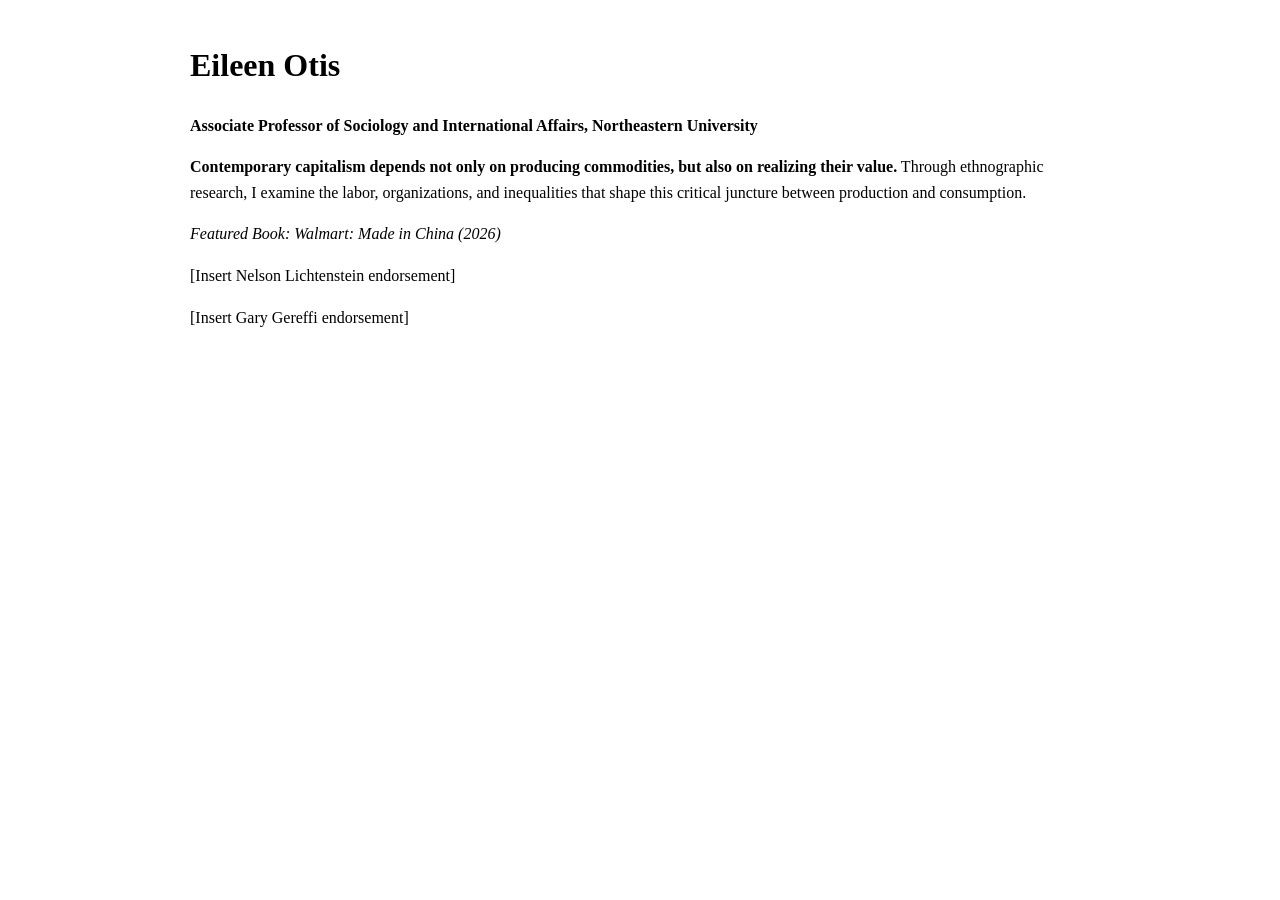
==== index.html @ 0c961aae "Add files via upload" ====
<!DOCTYPE html><html><head><meta charset='utf-8'><title>Eileen Otis</title></head>
<body style="font-family:Georgia,serif;max-width:900px;margin:40px auto;line-height:1.6">
<h1>Eileen Otis</h1>
<p><strong>Associate Professor of Sociology and International Affairs, Northeastern University</strong></p>
<p><strong>Contemporary capitalism depends not only on producing commodities, but also on realizing their value.</strong>
Through ethnographic research, I examine the labor, organizations, and inequalities that shape this critical juncture between production and consumption.</p>
<p><em>Featured Book: Walmart: Made in China (2026)</em></p>
<p>[Insert Nelson Lichtenstein endorsement]</p>
<p>[Insert Gary Gereffi endorsement]</p>
</body></html>
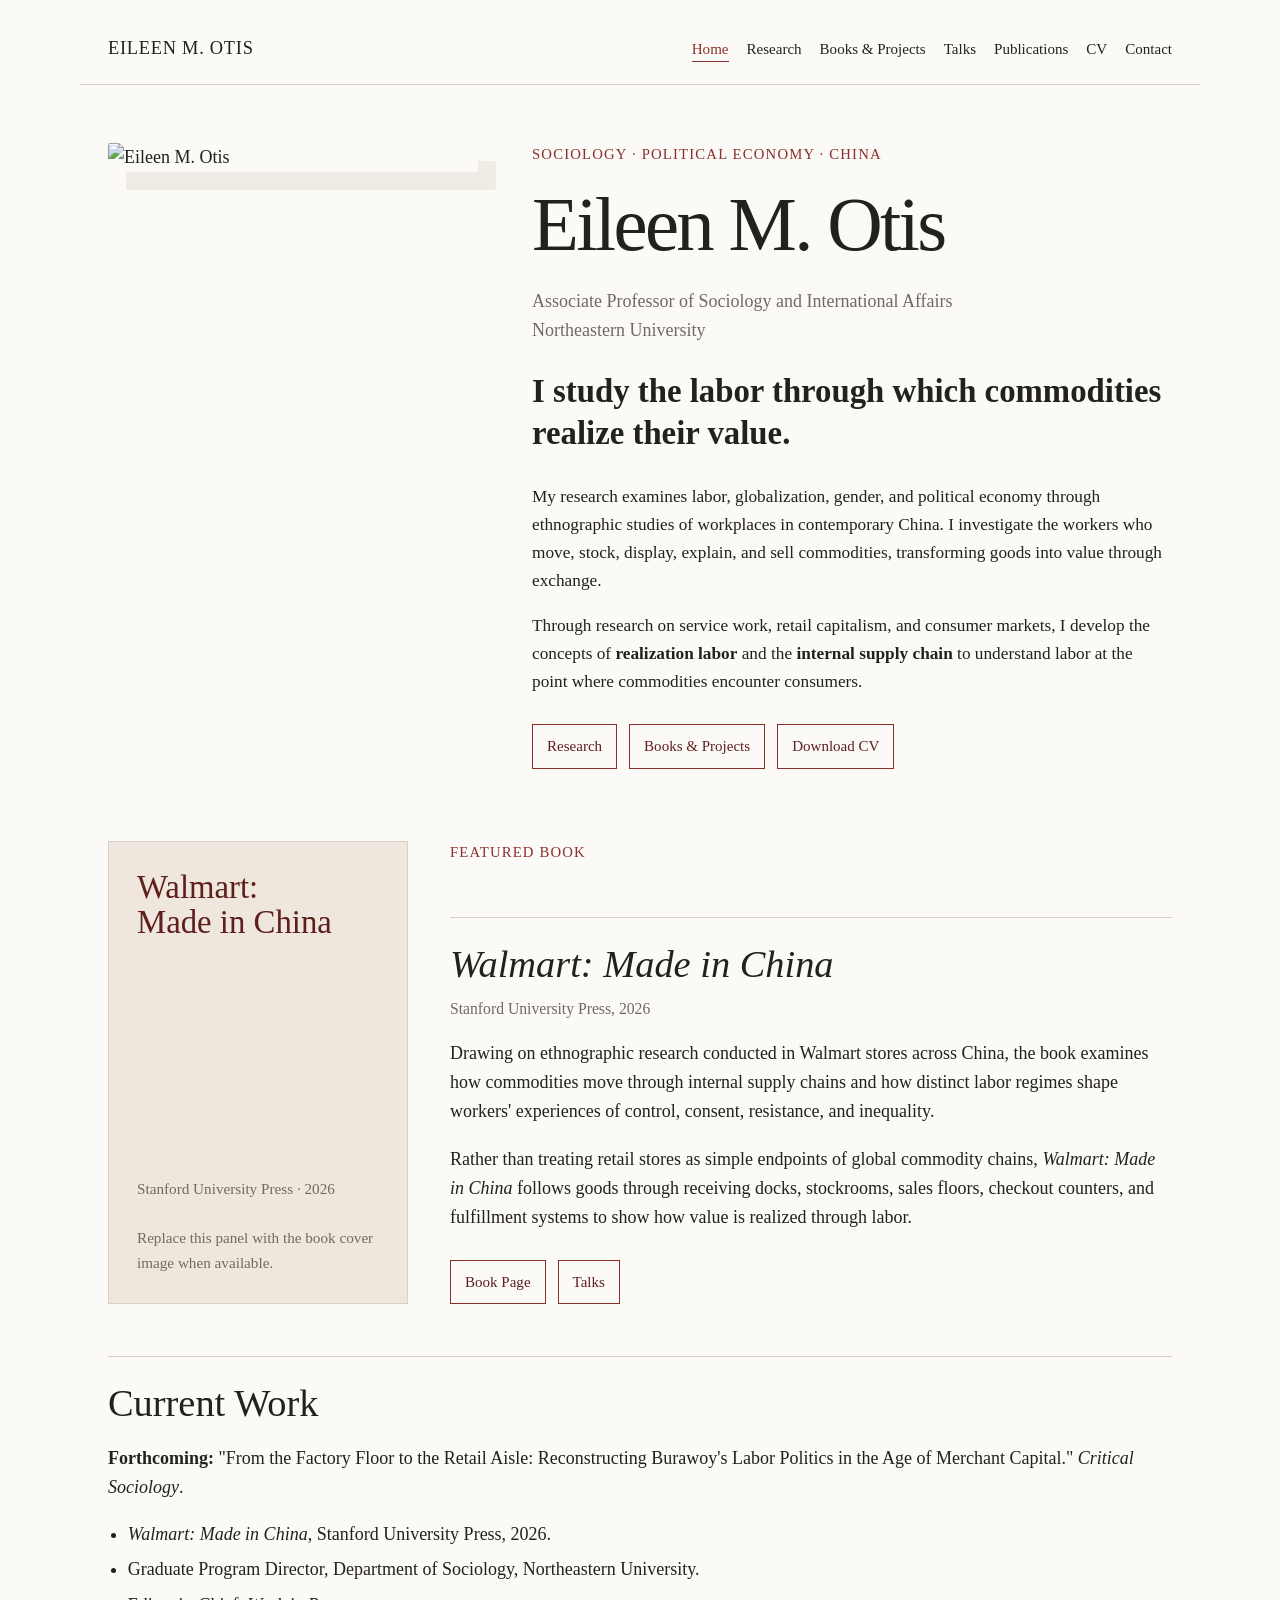
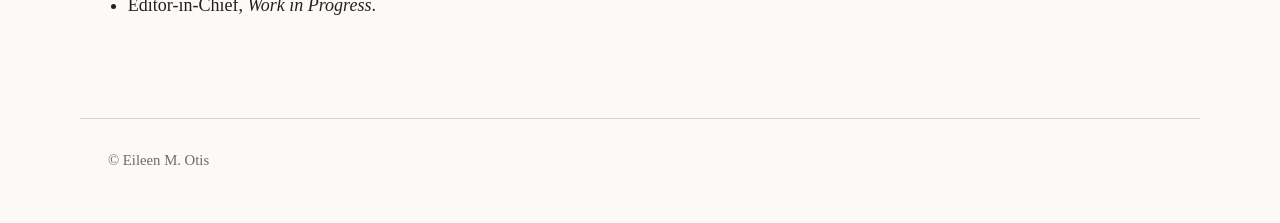
==== commit d23c87d2: "Add files via upload" ====
--- a/index.html
+++ b/index.html
@@ -1,11 +1,73 @@
+<!doctype html>
+<html lang="en">
+<head>
+  <meta charset="utf-8">
+  <meta name="viewport" content="width=device-width, initial-scale=1">
+  <title>Eileen M. Otis</title>
+  <meta name="description" content="Eileen M. Otis studies labor, globalization, gender, political economy, and retail capitalism in China.">
+  <link rel="stylesheet" href="styles.css">
+</head>
+<body>
+<header class="site-header">
+  <a class="site-title" href="index.html">Eileen M. Otis</a>
+  <nav class="nav" aria-label="Main navigation">
+    <a class="active" href="index.html">Home</a>
+    <a href="research.html">Research</a>
+    <a href="books.html">Books &amp; Projects</a>
+    <a href="talks.html">Talks</a>
+    <a href="publications.html">Publications</a>
+    <a href="cv.html">CV</a>
+    <a href="contact.html">Contact</a>
+  </nav>
+</header>
+<main>
+  <section class="hero">
+    <div>
+      <img class="headshot" src="assets/eileen-otis-headshot.png" alt="Eileen M. Otis">
+    </div>
+    <div>
+      <p class="kicker">Sociology · Political Economy · China</p>
+      <h1>Eileen M. Otis</h1>
+      <p class="affiliation">Associate Professor of Sociology and International Affairs<br>Northeastern University</p>
+      <p class="tagline"><strong>I study the labor through which commodities realize their value.</strong></p>
+      <p class="lead">My research examines labor, globalization, gender, and political economy through ethnographic studies of workplaces in contemporary China. I investigate the workers who move, stock, display, explain, and sell commodities, transforming goods into value through exchange.</p>
+      <p class="lead">Through research on service work, retail capitalism, and consumer markets, I develop the concepts of <strong>realization labor</strong> and the <strong>internal supply chain</strong> to understand labor at the point where commodities encounter consumers.</p>
+      <div class="button-row">
+        <a class="button" href="research.html">Research</a>
+        <a class="button" href="books.html">Books &amp; Projects</a>
+        <a class="button" href="OtisCV-2026.pdf">Download CV</a>
+      </div>
+    </div>
+  </section>
 
-<!DOCTYPE html><html><head><meta charset='utf-8'><title>Eileen Otis</title></head>
-<body style="font-family:Georgia,serif;max-width:900px;margin:40px auto;line-height:1.6">
-<h1>Eileen Otis</h1>
-<p><strong>Associate Professor of Sociology and International Affairs, Northeastern University</strong></p>
-<p><strong>Contemporary capitalism depends not only on producing commodities, but also on realizing their value.</strong>
-Through ethnographic research, I examine the labor, organizations, and inequalities that shape this critical juncture between production and consumption.</p>
-<p><em>Featured Book: Walmart: Made in China (2026)</em></p>
-<p>[Insert Nelson Lichtenstein endorsement]</p>
-<p>[Insert Gary Gereffi endorsement]</p>
-</body></html>
+  <section class="book-feature" aria-labelledby="featured-book">
+    <div class="cover-placeholder" aria-label="Book cover placeholder">
+      <div class="book-title">Walmart:<br>Made in China</div>
+      <div class="press">Stanford University Press · 2026<br><br>Replace this panel with the book cover image when available.</div>
+    </div>
+    <div>
+      <p class="kicker">Featured Book</p>
+      <h2 id="featured-book"><em>Walmart: Made in China</em></h2>
+      <p class="meta">Stanford University Press, 2026</p>
+      <p>Drawing on ethnographic research conducted in Walmart stores across China, the book examines how commodities move through internal supply chains and how distinct labor regimes shape workers' experiences of control, consent, resistance, and inequality.</p>
+      <p>Rather than treating retail stores as simple endpoints of global commodity chains, <em>Walmart: Made in China</em> follows goods through receiving docks, stockrooms, sales floors, checkout counters, and fulfillment systems to show how value is realized through labor.</p>
+      <div class="button-row">
+        <a class="button" href="books.html">Book Page</a>
+        <a class="button" href="talks.html">Talks</a>
+      </div>
+    </div>
+  </section>
+
+  <section>
+    <h2>Current Work</h2>
+    <p><strong>Forthcoming:</strong> "From the Factory Floor to the Retail Aisle: Reconstructing Burawoy's Labor Politics in the Age of Merchant Capital." <em>Critical Sociology</em>.</p>
+    <ul class="news-list">
+      <li><em>Walmart: Made in China</em>, Stanford University Press, 2026.</li>
+      <li>Graduate Program Director, Department of Sociology, Northeastern University.</li>
+      <li>Editor-in-Chief, <em>Work in Progress</em>.</li>
+    </ul>
+  </section>
+</main>
+<footer class="footer">© Eileen M. Otis</footer>
+</body>
+</html>
--- a/styles.css
+++ b/styles.css
@@ -0,0 +1,161 @@
+:root {
+  --paper: #fbfaf7;
+  --ink: #23211f;
+  --muted: #706a63;
+  --line: #d8d0c7;
+  --accent: #8a2f2b;
+  --accent-dark: #5f1f1c;
+  --soft: #f0ebe4;
+}
+
+* { box-sizing: border-box; }
+html { scroll-behavior: smooth; }
+body {
+  margin: 0;
+  background: var(--paper);
+  color: var(--ink);
+  font-family: Georgia, 'Times New Roman', serif;
+  font-size: 18px;
+  line-height: 1.62;
+}
+
+a { color: var(--accent); text-decoration-thickness: 1px; text-underline-offset: 0.18em; }
+a:hover { color: var(--accent-dark); }
+
+.site-header {
+  max-width: 1120px;
+  margin: 0 auto;
+  padding: 34px 28px 20px;
+  display: flex;
+  align-items: baseline;
+  justify-content: space-between;
+  gap: 26px;
+  border-bottom: 1px solid var(--line);
+}
+.site-title {
+  font-size: 1.15rem;
+  letter-spacing: .04em;
+  text-transform: uppercase;
+  color: var(--ink);
+  text-decoration: none;
+}
+.nav {
+  display: flex;
+  flex-wrap: wrap;
+  gap: 18px;
+  font-size: .94rem;
+}
+.nav a { color: var(--ink); text-decoration: none; border-bottom: 1px solid transparent; }
+.nav a:hover, .nav a.active { border-bottom-color: var(--accent); color: var(--accent); }
+
+main {
+  max-width: 1120px;
+  margin: 0 auto;
+  padding: 58px 28px 80px;
+}
+
+.hero {
+  display: grid;
+  grid-template-columns: minmax(260px, 370px) minmax(0, 1fr);
+  gap: 54px;
+  align-items: start;
+}
+.headshot {
+  width: 100%;
+  display: block;
+  border-radius: 2px;
+  filter: saturate(.93);
+  box-shadow: 18px 18px 0 var(--soft);
+}
+.kicker {
+  color: var(--accent);
+  font-size: .92rem;
+  letter-spacing: .08em;
+  text-transform: uppercase;
+  margin: 0 0 14px;
+}
+h1, h2, h3 {
+  line-height: 1.15;
+  font-weight: normal;
+  margin: 0 0 18px;
+}
+h1 { font-size: clamp(2.55rem, 6vw, 5.2rem); letter-spacing: -0.035em; }
+h2 { font-size: clamp(1.75rem, 3vw, 2.55rem); margin-top: 52px; padding-top: 24px; border-top: 1px solid var(--line); }
+h3 { font-size: 1.35rem; margin-top: 30px; }
+.tagline {
+  font-size: clamp(1.42rem, 2.6vw, 2.05rem);
+  line-height: 1.28;
+  margin: 26px 0 28px;
+}
+.affiliation { color: var(--muted); margin: 0 0 22px; }
+.lead { font-size: 1.08rem; max-width: 720px; }
+
+.button-row { display: flex; flex-wrap: wrap; gap: 12px; margin-top: 28px; }
+.button {
+  display: inline-block;
+  border: 1px solid var(--accent);
+  color: var(--accent-dark);
+  padding: 9px 14px;
+  text-decoration: none;
+  font-size: .94rem;
+}
+.button:hover { background: var(--accent); color: var(--paper); }
+
+.book-feature {
+  margin-top: 72px;
+  display: grid;
+  grid-template-columns: minmax(220px, 300px) minmax(0, 1fr);
+  gap: 42px;
+  align-items: stretch;
+}
+.cover-placeholder {
+  min-height: 410px;
+  padding: 28px;
+  border: 1px solid var(--line);
+  background: #efe7dd;
+  display: flex;
+  flex-direction: column;
+  justify-content: space-between;
+}
+.cover-placeholder .book-title { font-size: 2.05rem; line-height: 1.06; color: var(--accent-dark); }
+.cover-placeholder .press { color: var(--muted); font-size: .95rem; }
+.meta { color: var(--muted); font-size: .98rem; margin-top: -8px; }
+
+.grid-2 { display: grid; grid-template-columns: repeat(2, minmax(0, 1fr)); gap: 38px 52px; }
+.theme { border-top: 1px solid var(--line); padding-top: 18px; }
+.theme h3 { margin-top: 0; }
+
+.news-list, .plain-list { padding-left: 1.1em; }
+.news-list li, .plain-list li { margin: .35em 0; }
+.publication { margin: 0 0 22px; }
+.publication .year { color: var(--accent); }
+
+.page-title { max-width: 780px; }
+.page-title h1 { font-size: clamp(2.4rem, 5vw, 4.4rem); }
+.callout {
+  border-left: 3px solid var(--accent);
+  padding-left: 22px;
+  margin: 34px 0;
+  font-size: 1.15rem;
+}
+
+.talk { border-top: 1px solid var(--line); padding: 20px 0; }
+.talk h3 { margin: 0 0 4px; }
+.talk p { margin: 0; }
+
+.footer {
+  max-width: 1120px;
+  margin: 0 auto;
+  padding: 30px 28px 50px;
+  border-top: 1px solid var(--line);
+  color: var(--muted);
+  font-size: .92rem;
+}
+
+@media (max-width: 780px) {
+  .site-header { display: block; }
+  .nav { margin-top: 16px; gap: 12px 16px; }
+  .hero, .book-feature, .grid-2 { grid-template-columns: 1fr; }
+  .headshot { max-width: 360px; }
+  main { padding-top: 38px; }
+}
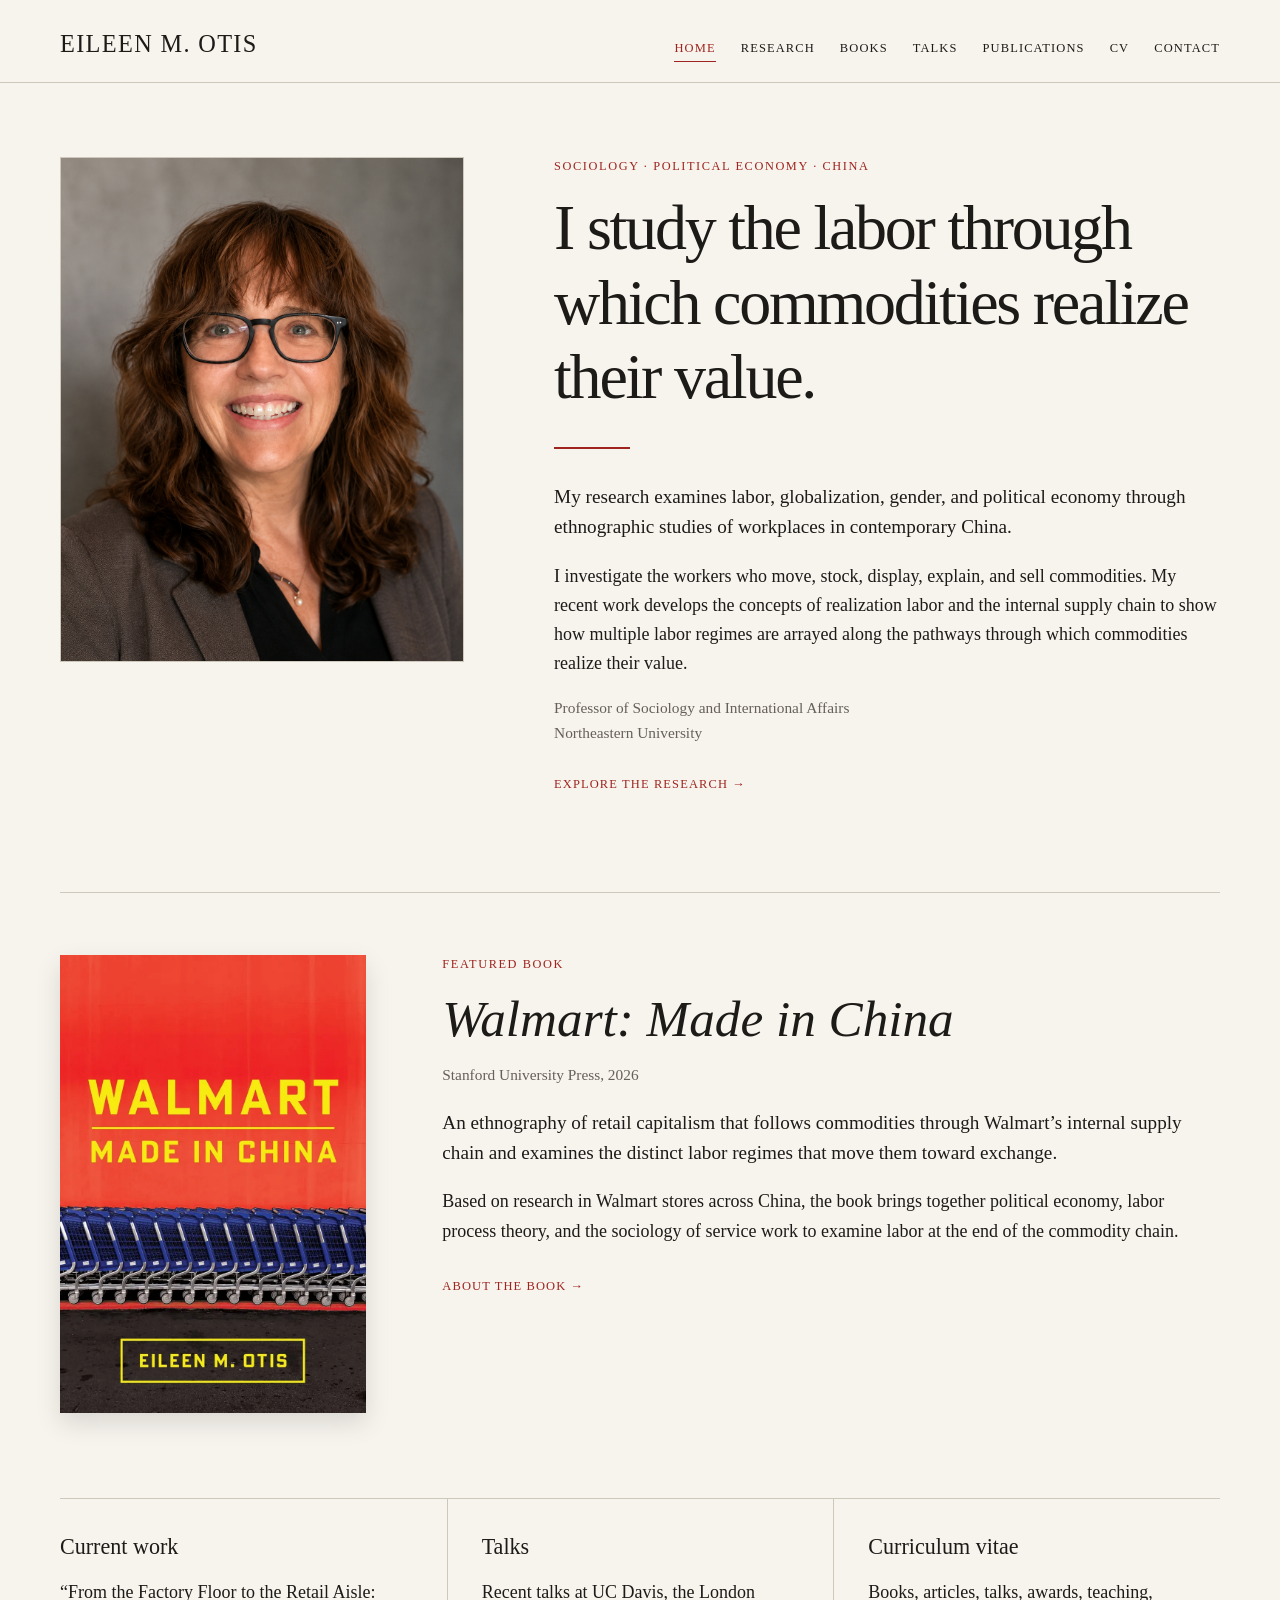
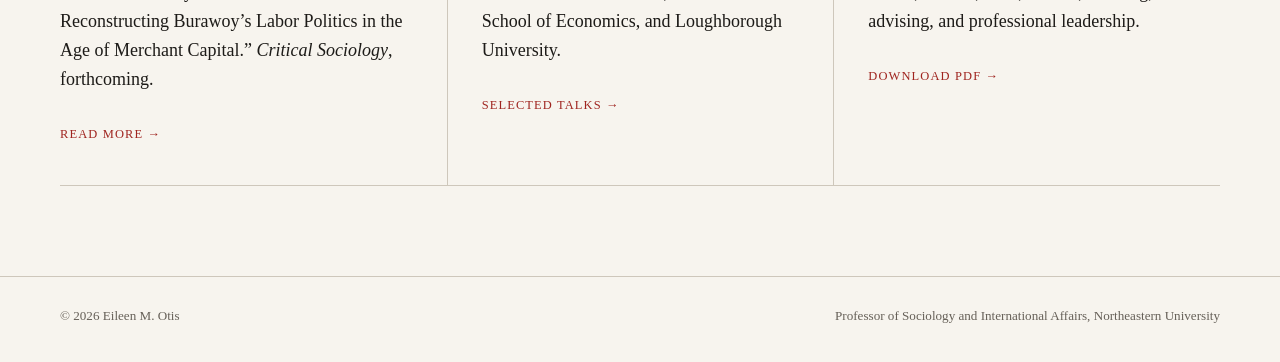
==== commit a4ce6f4c: "Add files via upload" ====
--- a/index.html
+++ b/index.html
@@ -3,71 +3,76 @@
 <head>
   <meta charset="utf-8">
   <meta name="viewport" content="width=device-width, initial-scale=1">
-  <title>Eileen M. Otis</title>
-  <meta name="description" content="Eileen M. Otis studies labor, globalization, gender, political economy, and retail capitalism in China.">
+  <meta name="description" content="Eileen M. Otis — sociology, labor, gender, globalization, China, and retail capitalism.">
+  <title>Home | Eileen M. Otis</title>
   <link rel="stylesheet" href="styles.css">
 </head>
 <body>
 <header class="site-header">
-  <a class="site-title" href="index.html">Eileen M. Otis</a>
-  <nav class="nav" aria-label="Main navigation">
-    <a class="active" href="index.html">Home</a>
-    <a href="research.html">Research</a>
-    <a href="books.html">Books &amp; Projects</a>
-    <a href="talks.html">Talks</a>
-    <a href="publications.html">Publications</a>
-    <a href="cv.html">CV</a>
-    <a href="contact.html">Contact</a>
-  </nav>
+  <div class="header-inner">
+    <a class="site-name" href="index.html">Eileen M. Otis</a>
+    <nav aria-label="Primary navigation">
+      <a href="index.html" aria-current="page">Home</a>
+<a href="research.html">Research</a>
+<a href="books.html">Books</a>
+<a href="talks.html">Talks</a>
+<a href="publications.html">Publications</a>
+<a href="cv.html">CV</a>
+<a href="contact.html">Contact</a>
+    </nav>
+  </div>
 </header>
 <main>
-  <section class="hero">
-    <div>
-      <img class="headshot" src="assets/eileen-otis-headshot.png" alt="Eileen M. Otis">
-    </div>
-    <div>
-      <p class="kicker">Sociology · Political Economy · China</p>
-      <h1>Eileen M. Otis</h1>
-      <p class="affiliation">Associate Professor of Sociology and International Affairs<br>Northeastern University</p>
-      <p class="tagline"><strong>I study the labor through which commodities realize their value.</strong></p>
-      <p class="lead">My research examines labor, globalization, gender, and political economy through ethnographic studies of workplaces in contemporary China. I investigate the workers who move, stock, display, explain, and sell commodities, transforming goods into value through exchange.</p>
-      <p class="lead">Through research on service work, retail capitalism, and consumer markets, I develop the concepts of <strong>realization labor</strong> and the <strong>internal supply chain</strong> to understand labor at the point where commodities encounter consumers.</p>
-      <div class="button-row">
-        <a class="button" href="research.html">Research</a>
-        <a class="button" href="books.html">Books &amp; Projects</a>
-        <a class="button" href="OtisCV-2026.pdf">Download CV</a>
-      </div>
-    </div>
-  </section>
 
-  <section class="book-feature" aria-labelledby="featured-book">
-    <div class="cover-placeholder" aria-label="Book cover placeholder">
-      <div class="book-title">Walmart:<br>Made in China</div>
-      <div class="press">Stanford University Press · 2026<br><br>Replace this panel with the book cover image when available.</div>
-    </div>
-    <div>
-      <p class="kicker">Featured Book</p>
-      <h2 id="featured-book"><em>Walmart: Made in China</em></h2>
-      <p class="meta">Stanford University Press, 2026</p>
-      <p>Drawing on ethnographic research conducted in Walmart stores across China, the book examines how commodities move through internal supply chains and how distinct labor regimes shape workers' experiences of control, consent, resistance, and inequality.</p>
-      <p>Rather than treating retail stores as simple endpoints of global commodity chains, <em>Walmart: Made in China</em> follows goods through receiving docks, stockrooms, sales floors, checkout counters, and fulfillment systems to show how value is realized through labor.</p>
-      <div class="button-row">
-        <a class="button" href="books.html">Book Page</a>
-        <a class="button" href="talks.html">Talks</a>
-      </div>
-    </div>
-  </section>
+<section class="hero">
+  <img class="headshot" src="./eileen-otis-headshot.png" alt="Eileen M. Otis">
+  <div>
+    <p class="eyebrow">Sociology · Political Economy · China</p>
+    <h1>I study the labor through which commodities realize their value.</h1>
+    <div class="intro-rule"></div>
+    <p class="lede">My research examines labor, globalization, gender, and political economy through ethnographic studies of workplaces in contemporary China.</p>
+    <p>I investigate the workers who move, stock, display, explain, and sell commodities. My recent work develops the concepts of realization labor and the internal supply chain to show how multiple labor regimes are arrayed along the pathways through which commodities realize their value.</p>
+    <p class="meta">Professor of Sociology and International Affairs<br>Northeastern University</p>
+    <a class="text-link" href="research.html">Explore the research</a>
+  </div>
+</section>
 
-  <section>
-    <h2>Current Work</h2>
-    <p><strong>Forthcoming:</strong> "From the Factory Floor to the Retail Aisle: Reconstructing Burawoy's Labor Politics in the Age of Merchant Capital." <em>Critical Sociology</em>.</p>
-    <ul class="news-list">
-      <li><em>Walmart: Made in China</em>, Stanford University Press, 2026.</li>
-      <li>Graduate Program Director, Department of Sociology, Northeastern University.</li>
-      <li>Editor-in-Chief, <em>Work in Progress</em>.</li>
-    </ul>
-  </section>
+<section class="feature">
+  <a href="books.html"><img class="book-cover" src="./walmart-made-in-china-cover.webp" alt="Cover of Walmart: Made in China"></a>
+  <div>
+    <p class="eyebrow">Featured book</p>
+    <h2 class="book-title">Walmart: Made in China</h2>
+    <p class="meta">Stanford University Press, 2026</p>
+    <p class="lede">An ethnography of retail capitalism that follows commodities through Walmart’s internal supply chain and examines the distinct labor regimes that move them toward exchange.</p>
+    <p>Based on research in Walmart stores across China, the book brings together political economy, labor process theory, and the sociology of service work to examine labor at the end of the commodity chain.</p>
+    <a class="text-link" href="books.html">About the book</a>
+  </div>
+</section>
+
+<section class="section-grid" aria-label="Site highlights">
+  <article>
+    <h2>Current work</h2>
+    <p>“From the Factory Floor to the Retail Aisle: Reconstructing Burawoy’s Labor Politics in the Age of Merchant Capital.” <em>Critical Sociology</em>, forthcoming.</p>
+    <a class="text-link" href="research.html">Read more</a>
+  </article>
+  <article>
+    <h2>Talks</h2>
+    <p>Recent talks at UC Davis, the London School of Economics, and Loughborough University.</p>
+    <a class="text-link" href="talks.html">Selected talks</a>
+  </article>
+  <article>
+    <h2>Curriculum vitae</h2>
+    <p>Books, articles, talks, awards, teaching, advising, and professional leadership.</p>
+    <a class="text-link" href="OtisCV-2026.pdf">Download PDF</a>
+  </article>
+</section>
+
 </main>
-<footer class="footer">© Eileen M. Otis</footer>
+<footer class="site-footer">
+  <div class="footer-inner">
+    <span>© 2026 Eileen M. Otis</span>
+    <span>Professor of Sociology and International Affairs, Northeastern University</span>
+  </div>
+</footer>
 </body>
 </html>
--- a/styles.css
+++ b/styles.css
@@ -1,161 +1,344 @@
+
 :root {
-  --paper: #fbfaf7;
-  --ink: #23211f;
-  --muted: #706a63;
-  --line: #d8d0c7;
-  --accent: #8a2f2b;
-  --accent-dark: #5f1f1c;
-  --soft: #f0ebe4;
+  --paper: #f7f4ee;
+  --ink: #1d1b18;
+  --muted: #666058;
+  --rule: #cec7bb;
+  --accent: #9f241f;
+  --max: 1160px;
 }
 
 * { box-sizing: border-box; }
+
 html { scroll-behavior: smooth; }
+
 body {
   margin: 0;
   background: var(--paper);
   color: var(--ink);
-  font-family: Georgia, 'Times New Roman', serif;
+  font-family: Georgia, "Times New Roman", serif;
   font-size: 18px;
   line-height: 1.62;
 }
 
-a { color: var(--accent); text-decoration-thickness: 1px; text-underline-offset: 0.18em; }
-a:hover { color: var(--accent-dark); }
+a {
+  color: var(--accent);
+  text-decoration-thickness: 1px;
+  text-underline-offset: 0.18em;
+}
+
+a:hover { text-decoration-thickness: 2px; }
+
+img { max-width: 100%; height: auto; display: block; }
 
 .site-header {
-  max-width: 1120px;
+  border-bottom: 1px solid var(--rule);
+  background: rgba(247,244,238,.96);
+}
+
+.header-inner,
+main,
+.footer-inner {
+  width: min(calc(100% - 40px), var(--max));
   margin: 0 auto;
-  padding: 34px 28px 20px;
+}
+
+.header-inner {
   display: flex;
   align-items: baseline;
   justify-content: space-between;
-  gap: 26px;
-  border-bottom: 1px solid var(--line);
-}
-.site-title {
-  font-size: 1.15rem;
-  letter-spacing: .04em;
-  text-transform: uppercase;
+  gap: 30px;
+  padding: 24px 0 19px;
+}
+
+.site-name {
   color: var(--ink);
   text-decoration: none;
-}
-.nav {
+  font-size: 1.52rem;
+  letter-spacing: .055em;
+  text-transform: uppercase;
+  white-space: nowrap;
+}
+
+nav {
   display: flex;
   flex-wrap: wrap;
-  gap: 18px;
-  font-size: .94rem;
-}
-.nav a { color: var(--ink); text-decoration: none; border-bottom: 1px solid transparent; }
-.nav a:hover, .nav a.active { border-bottom-color: var(--accent); color: var(--accent); }
-
-main {
-  max-width: 1120px;
-  margin: 0 auto;
-  padding: 58px 28px 80px;
-}
+  justify-content: flex-end;
+  gap: 12px 25px;
+  font-size: .78rem;
+  letter-spacing: .09em;
+  text-transform: uppercase;
+}
+
+nav a {
+  color: var(--ink);
+  text-decoration: none;
+  padding-bottom: 3px;
+  border-bottom: 1px solid transparent;
+}
+
+nav a:hover,
+nav a[aria-current="page"] {
+  color: var(--accent);
+  border-bottom-color: var(--accent);
+}
+
+main { padding: 74px 0 90px; }
 
 .hero {
   display: grid;
-  grid-template-columns: minmax(260px, 370px) minmax(0, 1fr);
-  gap: 54px;
+  grid-template-columns: minmax(250px, .82fr) minmax(360px, 1.35fr);
+  gap: clamp(45px, 7vw, 96px);
   align-items: start;
 }
+
 .headshot {
   width: 100%;
+  max-width: 420px;
+  border: 1px solid var(--rule);
+}
+
+.eyebrow {
+  margin: 0 0 14px;
+  color: var(--accent);
+  font-size: .77rem;
+  letter-spacing: .13em;
+  text-transform: uppercase;
+}
+
+h1, h2, h3 {
+  font-weight: normal;
+  line-height: 1.16;
+  margin-top: 0;
+}
+
+h1 {
+  margin-bottom: 28px;
+  font-size: clamp(2.45rem, 5vw, 4.45rem);
+  letter-spacing: -.035em;
+}
+
+h2 {
+  margin: 0 0 25px;
+  font-size: clamp(1.75rem, 3vw, 2.45rem);
+}
+
+h3 {
+  margin-bottom: 9px;
+  font-size: 1.28rem;
+}
+
+.lede {
+  max-width: 760px;
+  font-size: 1.2rem;
+  line-height: 1.58;
+}
+
+.intro-rule {
+  width: 76px;
+  height: 2px;
+  background: var(--accent);
+  margin: 33px 0;
+}
+
+.meta {
+  color: var(--muted);
+  font-size: .96rem;
+}
+
+.text-link {
+  display: inline-block;
+  margin-top: 12px;
+  font-size: .78rem;
+  letter-spacing: .09em;
+  text-transform: uppercase;
+  text-decoration: none;
+}
+
+.text-link::after { content: "  →"; }
+
+.feature {
+  display: grid;
+  grid-template-columns: minmax(210px, .55fr) minmax(350px, 1.4fr);
+  gap: clamp(38px, 6vw, 78px);
+  align-items: start;
+  margin-top: 95px;
+  padding-top: 62px;
+  border-top: 1px solid var(--rule);
+}
+
+.book-cover {
+  width: min(100%, 330px);
+  box-shadow: 0 10px 24px rgba(0,0,0,.12);
+}
+
+.book-title {
+  margin-bottom: 8px;
+  font-style: italic;
+  font-size: clamp(2rem, 4vw, 3.2rem);
+}
+
+.section-grid {
+  display: grid;
+  grid-template-columns: repeat(3, 1fr);
+  margin-top: 85px;
+  border-top: 1px solid var(--rule);
+  border-bottom: 1px solid var(--rule);
+}
+
+.section-grid article {
+  padding: 35px 34px 38px 0;
+}
+
+.section-grid article + article {
+  padding-left: 34px;
+  border-left: 1px solid var(--rule);
+}
+
+.section-grid h2 {
+  margin-bottom: 17px;
+  font-size: 1.38rem;
+}
+
+.page-header {
+  max-width: 900px;
+  margin-bottom: 63px;
+  padding-bottom: 38px;
+  border-bottom: 1px solid var(--rule);
+}
+
+.page-header h1 {
+  margin-bottom: 18px;
+  font-size: clamp(3rem, 7vw, 5.5rem);
+}
+
+.prose {
+  max-width: 810px;
+}
+
+.prose h2 {
+  margin-top: 59px;
+  padding-top: 20px;
+  border-top: 1px solid var(--rule);
+}
+
+.prose h3 { margin-top: 34px; }
+
+.citation {
+  margin: 17px 0;
+  padding-left: 24px;
+  border-left: 2px solid var(--accent);
+}
+
+.books-list {
+  display: grid;
+  gap: 92px;
+}
+
+.book-entry {
+  display: grid;
+  grid-template-columns: minmax(205px, 310px) minmax(350px, 1fr);
+  gap: clamp(38px, 7vw, 88px);
+  align-items: start;
+}
+
+.book-entry + .book-entry {
+  padding-top: 72px;
+  border-top: 1px solid var(--rule);
+}
+
+.placeholder-cover {
+  aspect-ratio: 2 / 3;
+  display: flex;
+  align-items: center;
+  justify-content: center;
+  padding: 30px;
+  border: 1px solid var(--rule);
+  background: #ece6db;
+  text-align: center;
+  font-style: italic;
+}
+
+.listing {
+  max-width: 900px;
+}
+
+.listing section {
+  margin: 54px 0;
+}
+
+.listing article {
+  margin: 27px 0;
+  padding-bottom: 25px;
+  border-bottom: 1px solid var(--rule);
+}
+
+.listing time {
   display: block;
-  border-radius: 2px;
-  filter: saturate(.93);
-  box-shadow: 18px 18px 0 var(--soft);
-}
-.kicker {
-  color: var(--accent);
-  font-size: .92rem;
-  letter-spacing: .08em;
-  text-transform: uppercase;
-  margin: 0 0 14px;
-}
-h1, h2, h3 {
-  line-height: 1.15;
-  font-weight: normal;
-  margin: 0 0 18px;
-}
-h1 { font-size: clamp(2.55rem, 6vw, 5.2rem); letter-spacing: -0.035em; }
-h2 { font-size: clamp(1.75rem, 3vw, 2.55rem); margin-top: 52px; padding-top: 24px; border-top: 1px solid var(--line); }
-h3 { font-size: 1.35rem; margin-top: 30px; }
-.tagline {
-  font-size: clamp(1.42rem, 2.6vw, 2.05rem);
-  line-height: 1.28;
-  margin: 26px 0 28px;
-}
-.affiliation { color: var(--muted); margin: 0 0 22px; }
-.lead { font-size: 1.08rem; max-width: 720px; }
-
-.button-row { display: flex; flex-wrap: wrap; gap: 12px; margin-top: 28px; }
+  margin-bottom: 6px;
+  color: var(--accent);
+  font-size: .78rem;
+  letter-spacing: .1em;
+  text-transform: uppercase;
+}
+
+.download-box {
+  max-width: 720px;
+  padding: 38px;
+  border: 1px solid var(--rule);
+  background: rgba(255,255,255,.22);
+}
+
 .button {
   display: inline-block;
+  margin-top: 15px;
+  padding: 12px 17px 10px;
   border: 1px solid var(--accent);
-  color: var(--accent-dark);
-  padding: 9px 14px;
+  color: var(--accent);
+  font-size: .78rem;
+  letter-spacing: .08em;
+  text-transform: uppercase;
   text-decoration: none;
-  font-size: .94rem;
-}
-.button:hover { background: var(--accent); color: var(--paper); }
-
-.book-feature {
-  margin-top: 72px;
-  display: grid;
-  grid-template-columns: minmax(220px, 300px) minmax(0, 1fr);
-  gap: 42px;
-  align-items: stretch;
-}
-.cover-placeholder {
-  min-height: 410px;
-  padding: 28px;
-  border: 1px solid var(--line);
-  background: #efe7dd;
+}
+
+.button:hover {
+  background: var(--accent);
+  color: white;
+}
+
+.site-footer {
+  border-top: 1px solid var(--rule);
+  color: var(--muted);
+  font-size: .82rem;
+}
+
+.footer-inner {
   display: flex;
-  flex-direction: column;
   justify-content: space-between;
-}
-.cover-placeholder .book-title { font-size: 2.05rem; line-height: 1.06; color: var(--accent-dark); }
-.cover-placeholder .press { color: var(--muted); font-size: .95rem; }
-.meta { color: var(--muted); font-size: .98rem; margin-top: -8px; }
-
-.grid-2 { display: grid; grid-template-columns: repeat(2, minmax(0, 1fr)); gap: 38px 52px; }
-.theme { border-top: 1px solid var(--line); padding-top: 18px; }
-.theme h3 { margin-top: 0; }
-
-.news-list, .plain-list { padding-left: 1.1em; }
-.news-list li, .plain-list li { margin: .35em 0; }
-.publication { margin: 0 0 22px; }
-.publication .year { color: var(--accent); }
-
-.page-title { max-width: 780px; }
-.page-title h1 { font-size: clamp(2.4rem, 5vw, 4.4rem); }
-.callout {
-  border-left: 3px solid var(--accent);
-  padding-left: 22px;
-  margin: 34px 0;
-  font-size: 1.15rem;
-}
-
-.talk { border-top: 1px solid var(--line); padding: 20px 0; }
-.talk h3 { margin: 0 0 4px; }
-.talk p { margin: 0; }
-
-.footer {
-  max-width: 1120px;
-  margin: 0 auto;
-  padding: 30px 28px 50px;
-  border-top: 1px solid var(--line);
-  color: var(--muted);
-  font-size: .92rem;
-}
-
-@media (max-width: 780px) {
-  .site-header { display: block; }
-  .nav { margin-top: 16px; gap: 12px 16px; }
-  .hero, .book-feature, .grid-2 { grid-template-columns: 1fr; }
+  gap: 30px;
+  padding: 28px 0 35px;
+}
+
+@media (max-width: 820px) {
+  .header-inner { align-items: flex-start; flex-direction: column; }
+  nav { justify-content: flex-start; }
+  .hero, .feature, .book-entry { grid-template-columns: 1fr; }
   .headshot { max-width: 360px; }
-  main { padding-top: 38px; }
-}
+  .feature { margin-top: 68px; }
+  .book-cover { max-width: 275px; }
+  .section-grid { grid-template-columns: 1fr; }
+  .section-grid article,
+  .section-grid article + article {
+    padding: 28px 0;
+    border-left: 0;
+  }
+  .section-grid article + article { border-top: 1px solid var(--rule); }
+}
+
+@media (max-width: 520px) {
+  body { font-size: 17px; }
+  .header-inner, main, .footer-inner { width: min(calc(100% - 28px), var(--max)); }
+  main { padding-top: 48px; }
+  nav { gap: 10px 17px; font-size: .7rem; }
+  .footer-inner { flex-direction: column; }
+}
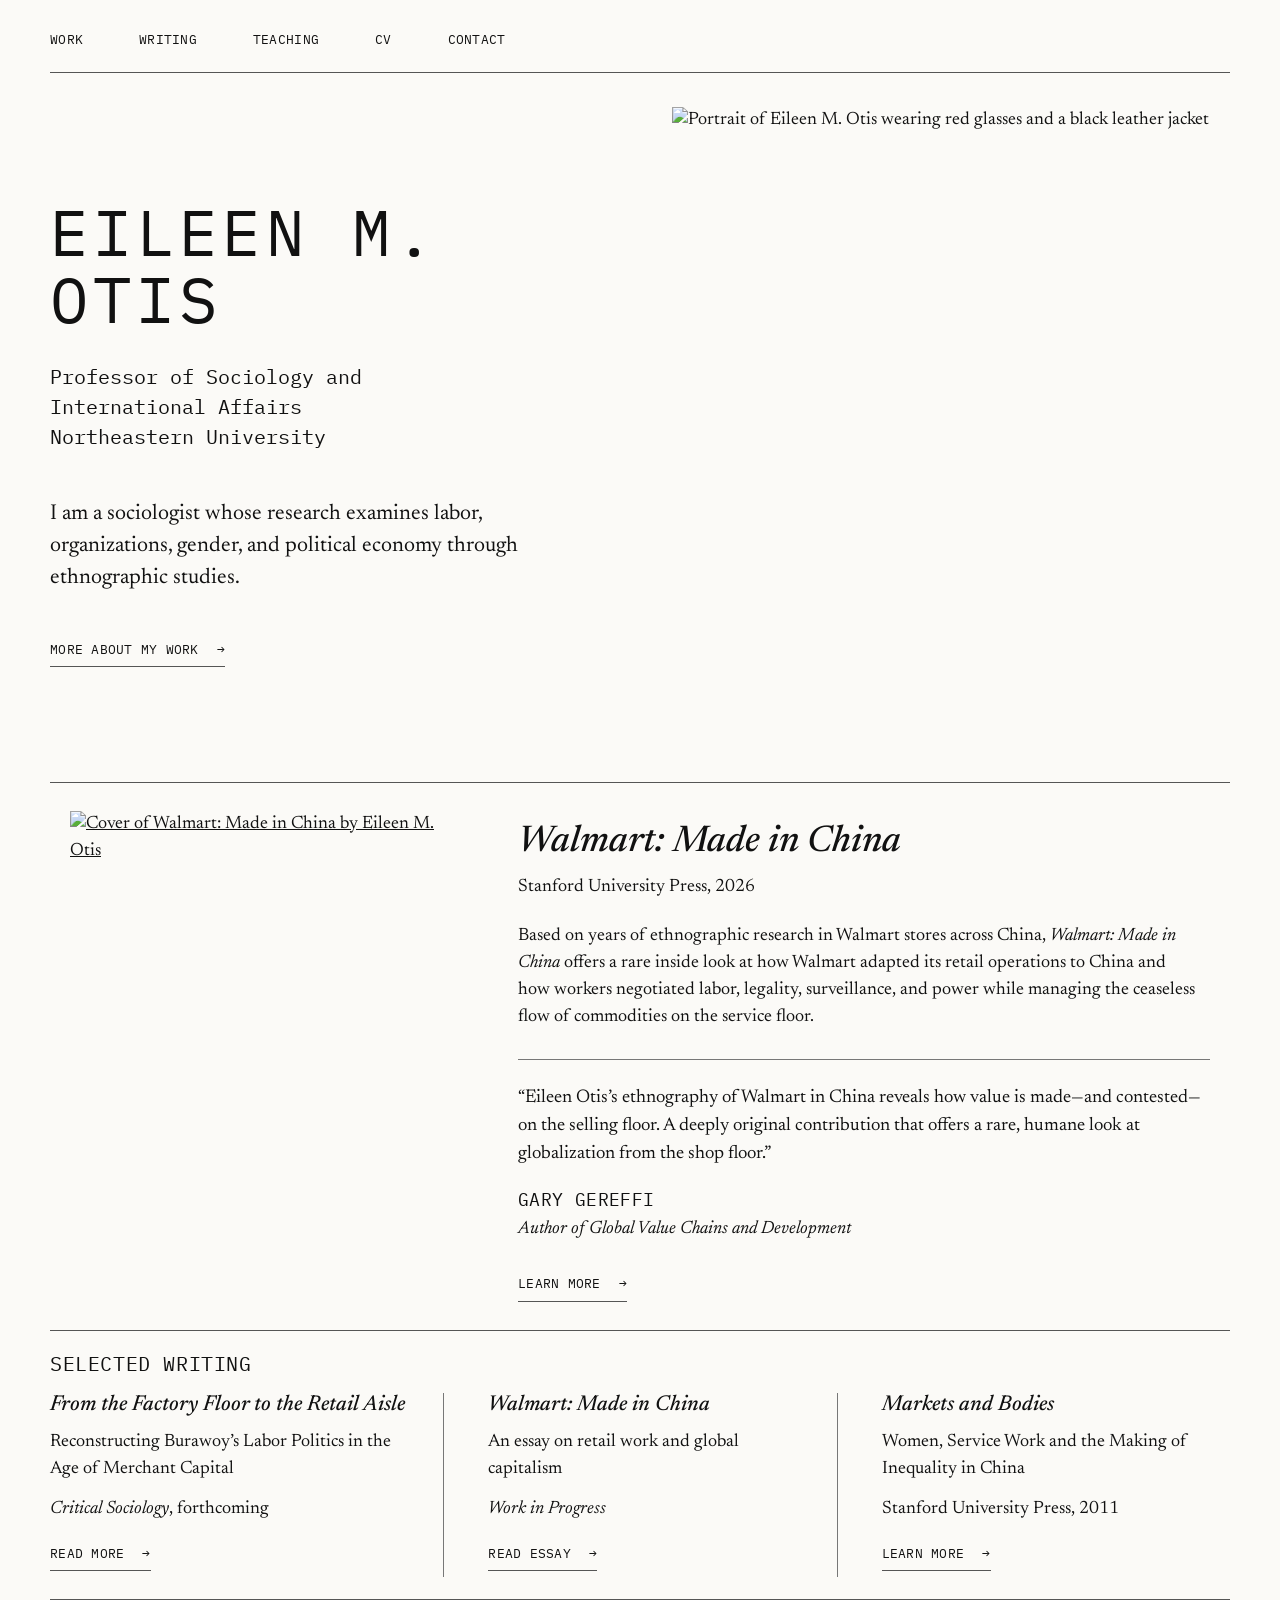
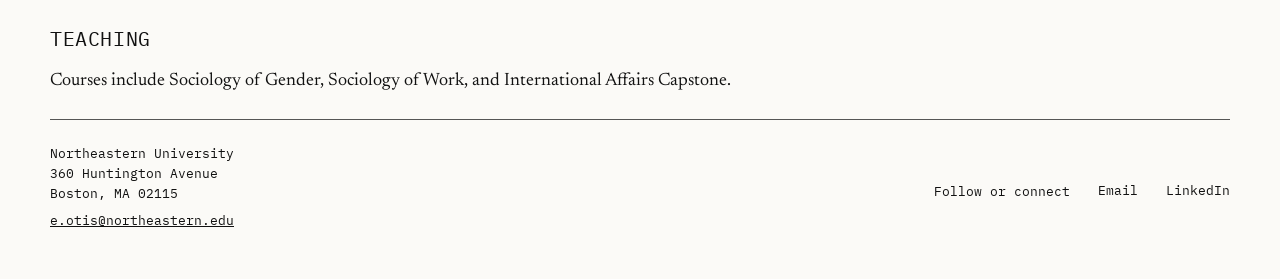
==== commit cfe3c60c: "Add files via upload" ====
--- a/index.html
+++ b/index.html
@@ -3,76 +3,93 @@
 <head>
   <meta charset="utf-8">
   <meta name="viewport" content="width=device-width, initial-scale=1">
-  <meta name="description" content="Eileen M. Otis — sociology, labor, gender, globalization, China, and retail capitalism.">
-  <title>Home | Eileen M. Otis</title>
+  <meta name="description" content="Eileen M. Otis, Professor of Sociology and International Affairs at Northeastern University.">
+  <title>Eileen M. Otis</title>
+  <link rel="preconnect" href="https://fonts.googleapis.com">
+  <link rel="preconnect" href="https://fonts.gstatic.com" crossorigin>
+  <link href="https://fonts.googleapis.com/css2?family=IBM+Plex+Mono:wght@400;500&family=Newsreader:opsz,wght@6..72,400;6..72,500;6..72,600&display=swap" rel="stylesheet">
   <link rel="stylesheet" href="styles.css">
 </head>
 <body>
-<header class="site-header">
-  <div class="header-inner">
-    <a class="site-name" href="index.html">Eileen M. Otis</a>
-    <nav aria-label="Primary navigation">
-      <a href="index.html" aria-current="page">Home</a>
-<a href="research.html">Research</a>
-<a href="books.html">Books</a>
-<a href="talks.html">Talks</a>
-<a href="publications.html">Publications</a>
-<a href="cv.html">CV</a>
-<a href="contact.html">Contact</a>
-    </nav>
-  </div>
-</header>
-<main>
+  <main class="site-shell">
+    <header class="topbar">
+      <nav aria-label="Primary navigation">
+        <a href="#work">Work</a>
+        <a href="#writing">Writing</a>
+        <a href="#teaching">Teaching</a>
+        <a href="https://cssh.northeastern.edu/wp-content/uploads/2021/02/OtisCVupdated8_25.pdf">CV</a>
+        <a href="#contact">Contact</a>
+      </nav>
+    </header>
 
-<section class="hero">
-  <img class="headshot" src="./eileen-otis-headshot.png" alt="Eileen M. Otis">
-  <div>
-    <p class="eyebrow">Sociology · Political Economy · China</p>
-    <h1>I study the labor through which commodities realize their value.</h1>
-    <div class="intro-rule"></div>
-    <p class="lede">My research examines labor, globalization, gender, and political economy through ethnographic studies of workplaces in contemporary China.</p>
-    <p>I investigate the workers who move, stock, display, explain, and sell commodities. My recent work develops the concepts of realization labor and the internal supply chain to show how multiple labor regimes are arrayed along the pathways through which commodities realize their value.</p>
-    <p class="meta">Professor of Sociology and International Affairs<br>Northeastern University</p>
-    <a class="text-link" href="research.html">Explore the research</a>
-  </div>
-</section>
+    <section class="hero" id="work">
+      <div class="hero-copy">
+        <h1>Eileen M. Otis</h1>
+        <p class="role">Professor of Sociology and<br>International Affairs<br>Northeastern University</p>
+        <p class="intro">I am a sociologist whose research examines labor, organizations, gender, and political economy through ethnographic studies.</p>
+        <a class="text-link" href="#writing">More about my work <span aria-hidden="true">→</span></a>
+      </div>
+      <figure class="portrait-wrap">
+        <img src="assets/eileen-otis-portrait.png" alt="Portrait of Eileen M. Otis wearing red glasses and a black leather jacket">
+      </figure>
+    </section>
 
-<section class="feature">
-  <a href="books.html"><img class="book-cover" src="./walmart-made-in-china-cover.webp" alt="Cover of Walmart: Made in China"></a>
-  <div>
-    <p class="eyebrow">Featured book</p>
-    <h2 class="book-title">Walmart: Made in China</h2>
-    <p class="meta">Stanford University Press, 2026</p>
-    <p class="lede">An ethnography of retail capitalism that follows commodities through Walmart’s internal supply chain and examines the distinct labor regimes that move them toward exchange.</p>
-    <p>Based on research in Walmart stores across China, the book brings together political economy, labor process theory, and the sociology of service work to examine labor at the end of the commodity chain.</p>
-    <a class="text-link" href="books.html">About the book</a>
-  </div>
-</section>
+    <section class="feature" aria-labelledby="featured-title">
+      <a class="cover-link" href="https://www.sup.org/books/sociology/walmart" aria-label="View Walmart: Made in China on the Stanford University Press website">
+        <img src="assets/walmart-made-in-china-cover.webp" alt="Cover of Walmart: Made in China by Eileen M. Otis">
+      </a>
+      <div class="feature-copy">
+        <h2 id="featured-title"><em>Walmart: Made in China</em></h2>
+        <p class="meta">Stanford University Press, 2026</p>
+        <p>Based on years of ethnographic research in Walmart stores across China, <em>Walmart: Made in China</em> offers a rare inside look at how Walmart adapted its retail operations to China and how workers negotiated labor, legality, surveillance, and power while managing the ceaseless flow of commodities on the service floor.</p>
+        <blockquote>
+          <p>“Eileen Otis’s ethnography of Walmart in China reveals how value is made—and contested—on the selling floor. A deeply original contribution that offers a rare, humane look at globalization from the shop floor.”</p>
+          <footer><span>Gary Gereffi</span><br><em>Author of Global Value Chains and Development</em></footer>
+        </blockquote>
+        <a class="text-link" href="https://www.sup.org/books/sociology/walmart">Learn more <span aria-hidden="true">→</span></a>
+      </div>
+    </section>
 
-<section class="section-grid" aria-label="Site highlights">
-  <article>
-    <h2>Current work</h2>
-    <p>“From the Factory Floor to the Retail Aisle: Reconstructing Burawoy’s Labor Politics in the Age of Merchant Capital.” <em>Critical Sociology</em>, forthcoming.</p>
-    <a class="text-link" href="research.html">Read more</a>
-  </article>
-  <article>
-    <h2>Talks</h2>
-    <p>Recent talks at UC Davis, the London School of Economics, and Loughborough University.</p>
-    <a class="text-link" href="talks.html">Selected talks</a>
-  </article>
-  <article>
-    <h2>Curriculum vitae</h2>
-    <p>Books, articles, talks, awards, teaching, advising, and professional leadership.</p>
-    <a class="text-link" href="OtisCV-2026.pdf">Download PDF</a>
-  </article>
-</section>
+    <section class="selected" id="writing" aria-labelledby="writing-title">
+      <h2 id="writing-title">Selected Writing</h2>
+      <div class="writing-grid">
+        <article>
+          <h3><em>From the Factory Floor to the Retail Aisle</em></h3>
+          <p>Reconstructing Burawoy’s Labor Politics in the Age of Merchant Capital</p>
+          <p><em>Critical Sociology</em>, forthcoming</p>
+          <a class="text-link" href="https://journals.sagepub.com/home/crs">Read more <span aria-hidden="true">→</span></a>
+        </article>
+        <article>
+          <h3><em>Walmart: Made in China</em></h3>
+          <p>An essay on retail work and global capitalism</p>
+          <p><em>Work in Progress</em></p>
+          <a class="text-link" href="https://www.wipsociology.org/author/eileenotis/">Read essay <span aria-hidden="true">→</span></a>
+        </article>
+        <article>
+          <h3><em>Markets and Bodies</em></h3>
+          <p>Women, Service Work and the Making of Inequality in China</p>
+          <p>Stanford University Press, 2011</p>
+          <a class="text-link" href="https://www.sup.org/books/sociology/markets-and-bodies">Learn more <span aria-hidden="true">→</span></a>
+        </article>
+      </div>
+    </section>
 
-</main>
-<footer class="site-footer">
-  <div class="footer-inner">
-    <span>© 2026 Eileen M. Otis</span>
-    <span>Professor of Sociology and International Affairs, Northeastern University</span>
-  </div>
-</footer>
+    <section class="teaching" id="teaching">
+      <h2>Teaching</h2>
+      <p>Courses include Sociology of Gender, Sociology of Work, and International Affairs Capstone.</p>
+    </section>
+
+    <footer class="site-footer" id="contact">
+      <div>
+        <p>Northeastern University<br>360 Huntington Avenue<br>Boston, MA 02115</p>
+        <p><a href="mailto:e.otis@northeastern.edu">e.otis@northeastern.edu</a></p>
+      </div>
+      <div class="footer-links">
+        <span>Follow or connect</span>
+        <a href="mailto:e.otis@northeastern.edu" aria-label="Email">Email</a>
+        <a href="https://www.linkedin.com/" aria-label="LinkedIn">LinkedIn</a>
+      </div>
+    </footer>
+  </main>
 </body>
 </html>
--- a/styles.css
+++ b/styles.css
@@ -1,344 +1,73 @@
-
 :root {
-  --paper: #f7f4ee;
-  --ink: #1d1b18;
-  --muted: #666058;
-  --rule: #cec7bb;
-  --accent: #9f241f;
-  --max: 1160px;
+  --paper: #fbfaf7;
+  --ink: #111;
+  --rule: #555;
+  --accent: #7f1117;
+  --mono: "IBM Plex Mono", ui-monospace, SFMono-Regular, Menlo, monospace;
+  --serif: "Newsreader", Georgia, serif;
 }
 
 * { box-sizing: border-box; }
-
 html { scroll-behavior: smooth; }
-
 body {
   margin: 0;
   background: var(--paper);
   color: var(--ink);
-  font-family: Georgia, "Times New Roman", serif;
+  font-family: var(--serif);
   font-size: 18px;
-  line-height: 1.62;
+  line-height: 1.5;
 }
-
-a {
-  color: var(--accent);
-  text-decoration-thickness: 1px;
-  text-underline-offset: 0.18em;
+a { color: inherit; }
+img { display: block; width: 100%; }
+.site-shell { width: min(1180px, calc(100% - 48px)); margin: 0 auto; }
+.topbar { border-bottom: 1px solid var(--rule); padding: 30px 0 22px; }
+.topbar nav { display: flex; gap: clamp(24px, 5vw, 56px); flex-wrap: wrap; }
+.topbar a, .text-link, .footer-links, .role, h1, .selected > h2, .teaching h2 {
+  font-family: var(--mono);
 }
-
-a:hover { text-decoration-thickness: 2px; }
-
-img { max-width: 100%; height: auto; display: block; }
-
-.site-header {
-  border-bottom: 1px solid var(--rule);
-  background: rgba(247,244,238,.96);
-}
-
-.header-inner,
-main,
-.footer-inner {
-  width: min(calc(100% - 40px), var(--max));
-  margin: 0 auto;
-}
-
-.header-inner {
-  display: flex;
-  align-items: baseline;
-  justify-content: space-between;
-  gap: 30px;
-  padding: 24px 0 19px;
-}
-
-.site-name {
-  color: var(--ink);
-  text-decoration: none;
-  font-size: 1.52rem;
-  letter-spacing: .055em;
-  text-transform: uppercase;
-  white-space: nowrap;
-}
-
-nav {
-  display: flex;
-  flex-wrap: wrap;
-  justify-content: flex-end;
-  gap: 12px 25px;
-  font-size: .78rem;
-  letter-spacing: .09em;
-  text-transform: uppercase;
-}
-
-nav a {
-  color: var(--ink);
-  text-decoration: none;
-  padding-bottom: 3px;
-  border-bottom: 1px solid transparent;
-}
-
-nav a:hover,
-nav a[aria-current="page"] {
-  color: var(--accent);
-  border-bottom-color: var(--accent);
-}
-
-main { padding: 74px 0 90px; }
-
-.hero {
-  display: grid;
-  grid-template-columns: minmax(250px, .82fr) minmax(360px, 1.35fr);
-  gap: clamp(45px, 7vw, 96px);
-  align-items: start;
-}
-
-.headshot {
-  width: 100%;
-  max-width: 420px;
-  border: 1px solid var(--rule);
-}
-
-.eyebrow {
-  margin: 0 0 14px;
-  color: var(--accent);
-  font-size: .77rem;
-  letter-spacing: .13em;
-  text-transform: uppercase;
-}
-
-h1, h2, h3 {
-  font-weight: normal;
-  line-height: 1.16;
-  margin-top: 0;
-}
-
-h1 {
-  margin-bottom: 28px;
-  font-size: clamp(2.45rem, 5vw, 4.45rem);
-  letter-spacing: -.035em;
-}
-
-h2 {
-  margin: 0 0 25px;
-  font-size: clamp(1.75rem, 3vw, 2.45rem);
-}
-
-h3 {
-  margin-bottom: 9px;
-  font-size: 1.28rem;
-}
-
-.lede {
-  max-width: 760px;
-  font-size: 1.2rem;
-  line-height: 1.58;
-}
-
-.intro-rule {
-  width: 76px;
-  height: 2px;
-  background: var(--accent);
-  margin: 33px 0;
-}
-
-.meta {
-  color: var(--muted);
-  font-size: .96rem;
-}
-
-.text-link {
-  display: inline-block;
-  margin-top: 12px;
-  font-size: .78rem;
-  letter-spacing: .09em;
-  text-transform: uppercase;
-  text-decoration: none;
-}
-
-.text-link::after { content: "  →"; }
-
-.feature {
-  display: grid;
-  grid-template-columns: minmax(210px, .55fr) minmax(350px, 1.4fr);
-  gap: clamp(38px, 6vw, 78px);
-  align-items: start;
-  margin-top: 95px;
-  padding-top: 62px;
-  border-top: 1px solid var(--rule);
-}
-
-.book-cover {
-  width: min(100%, 330px);
-  box-shadow: 0 10px 24px rgba(0,0,0,.12);
-}
-
-.book-title {
-  margin-bottom: 8px;
-  font-style: italic;
-  font-size: clamp(2rem, 4vw, 3.2rem);
-}
-
-.section-grid {
-  display: grid;
-  grid-template-columns: repeat(3, 1fr);
-  margin-top: 85px;
-  border-top: 1px solid var(--rule);
-  border-bottom: 1px solid var(--rule);
-}
-
-.section-grid article {
-  padding: 35px 34px 38px 0;
-}
-
-.section-grid article + article {
-  padding-left: 34px;
-  border-left: 1px solid var(--rule);
-}
-
-.section-grid h2 {
-  margin-bottom: 17px;
-  font-size: 1.38rem;
-}
-
-.page-header {
-  max-width: 900px;
-  margin-bottom: 63px;
-  padding-bottom: 38px;
-  border-bottom: 1px solid var(--rule);
-}
-
-.page-header h1 {
-  margin-bottom: 18px;
-  font-size: clamp(3rem, 7vw, 5.5rem);
-}
-
-.prose {
-  max-width: 810px;
-}
-
-.prose h2 {
-  margin-top: 59px;
-  padding-top: 20px;
-  border-top: 1px solid var(--rule);
-}
-
-.prose h3 { margin-top: 34px; }
-
-.citation {
-  margin: 17px 0;
-  padding-left: 24px;
-  border-left: 2px solid var(--accent);
-}
-
-.books-list {
-  display: grid;
-  gap: 92px;
-}
-
-.book-entry {
-  display: grid;
-  grid-template-columns: minmax(205px, 310px) minmax(350px, 1fr);
-  gap: clamp(38px, 7vw, 88px);
-  align-items: start;
-}
-
-.book-entry + .book-entry {
-  padding-top: 72px;
-  border-top: 1px solid var(--rule);
-}
-
-.placeholder-cover {
-  aspect-ratio: 2 / 3;
-  display: flex;
-  align-items: center;
-  justify-content: center;
-  padding: 30px;
-  border: 1px solid var(--rule);
-  background: #ece6db;
-  text-align: center;
-  font-style: italic;
-}
-
-.listing {
-  max-width: 900px;
-}
-
-.listing section {
-  margin: 54px 0;
-}
-
-.listing article {
-  margin: 27px 0;
-  padding-bottom: 25px;
-  border-bottom: 1px solid var(--rule);
-}
-
-.listing time {
-  display: block;
-  margin-bottom: 6px;
-  color: var(--accent);
-  font-size: .78rem;
-  letter-spacing: .1em;
-  text-transform: uppercase;
-}
-
-.download-box {
-  max-width: 720px;
-  padding: 38px;
-  border: 1px solid var(--rule);
-  background: rgba(255,255,255,.22);
-}
-
-.button {
-  display: inline-block;
-  margin-top: 15px;
-  padding: 12px 17px 10px;
-  border: 1px solid var(--accent);
-  color: var(--accent);
-  font-size: .78rem;
-  letter-spacing: .08em;
-  text-transform: uppercase;
-  text-decoration: none;
-}
-
-.button:hover {
-  background: var(--accent);
-  color: white;
-}
-
-.site-footer {
-  border-top: 1px solid var(--rule);
-  color: var(--muted);
-  font-size: .82rem;
-}
-
-.footer-inner {
-  display: flex;
-  justify-content: space-between;
-  gap: 30px;
-  padding: 28px 0 35px;
-}
+.topbar a { text-decoration: none; text-transform: uppercase; font-size: .83rem; letter-spacing: .02em; }
+.hero { display: grid; grid-template-columns: 1fr 1fr; gap: 64px; padding: 34px 0 22px; border-bottom: 1px solid var(--rule); align-items: center; }
+h1 { font-size: clamp(2.5rem, 5vw, 4.35rem); font-weight: 400; letter-spacing: .08em; text-transform: uppercase; line-height: 1.05; margin: 0 0 28px; }
+.role { font-size: clamp(1rem, 1.7vw, 1.25rem); line-height: 1.5; margin: 0 0 46px; }
+.intro { max-width: 470px; font-size: clamp(1.15rem, 2vw, 1.35rem); margin: 0 0 42px; }
+.portrait-wrap { margin: 0; overflow: hidden; aspect-ratio: 1 / 1.17; }
+.portrait-wrap img { height: 100%; object-fit: cover; object-position: center 28%; }
+.text-link { display: inline-flex; gap: 18px; align-items: center; text-transform: uppercase; text-decoration: none; font-size: .82rem; letter-spacing: .02em; padding-bottom: 7px; border-bottom: 1px solid var(--rule); }
+.feature { display: grid; grid-template-columns: minmax(260px, 390px) 1fr; gap: 58px; padding: 28px 20px 28px; border-bottom: 1px solid var(--rule); align-items: start; }
+.cover-link { align-self: start; }
+.feature h2 { font-size: clamp(1.7rem, 3vw, 2.3rem); font-weight: 500; margin: 4px 0 4px; }
+.meta { margin: 0 0 22px; }
+.feature-copy > p { max-width: 680px; }
+blockquote { margin: 28px 0 28px; padding: 24px 0 0; border-top: 1px solid #777; max-width: 720px; }
+blockquote p { font-size: 1.16rem; margin-top: 0; }
+blockquote footer { font-family: var(--serif); }
+blockquote footer span { font-family: var(--mono); text-transform: uppercase; letter-spacing: .02em; }
+.selected { padding: 18px 0 22px; border-bottom: 1px solid var(--rule); }
+.selected > h2, .teaching h2 { font-size: 1.25rem; font-weight: 400; text-transform: uppercase; letter-spacing: .03em; margin: 0 0 14px; }
+.writing-grid { display: grid; grid-template-columns: repeat(3, 1fr); }
+.writing-grid article { padding: 0 34px 6px 0; }
+.writing-grid article + article { border-left: 1px solid #777; padding-left: 44px; }
+.writing-grid h3 { font-size: 1.35rem; line-height: 1.2; font-weight: 500; margin: 0 0 10px; }
+.writing-grid p { margin: 0 0 13px; }
+.writing-grid .text-link { margin-top: 8px; }
+.teaching { padding: 24px 0; border-bottom: 1px solid var(--rule); }
+.teaching p { margin: 0; }
+.site-footer { display: grid; grid-template-columns: 1fr 1fr; gap: 36px; padding: 24px 0 40px; font-family: var(--mono); font-size: .82rem; }
+.site-footer p { margin: 0 0 8px; }
+.footer-links { display: flex; justify-content: flex-end; align-items: center; gap: 28px; flex-wrap: wrap; }
+.footer-links a { text-decoration: none; border-bottom: 1px solid transparent; }
+.footer-links a:hover, .topbar a:hover { border-bottom-color: var(--ink); }
 
 @media (max-width: 820px) {
-  .header-inner { align-items: flex-start; flex-direction: column; }
-  nav { justify-content: flex-start; }
-  .hero, .feature, .book-entry { grid-template-columns: 1fr; }
-  .headshot { max-width: 360px; }
-  .feature { margin-top: 68px; }
-  .book-cover { max-width: 275px; }
-  .section-grid { grid-template-columns: 1fr; }
-  .section-grid article,
-  .section-grid article + article {
-    padding: 28px 0;
-    border-left: 0;
-  }
-  .section-grid article + article { border-top: 1px solid var(--rule); }
+  .site-shell { width: min(100% - 28px, 680px); }
+  .hero, .feature { grid-template-columns: 1fr; gap: 28px; }
+  .hero { padding-top: 28px; }
+  .portrait-wrap { order: -1; aspect-ratio: 4 / 5; }
+  .feature { padding-left: 0; padding-right: 0; }
+  .cover-link { width: min(360px, 100%); }
+  .writing-grid { grid-template-columns: 1fr; }
+  .writing-grid article { padding: 18px 0 24px; }
+  .writing-grid article + article { border-left: 0; border-top: 1px solid #aaa; padding-left: 0; }
+  .site-footer { grid-template-columns: 1fr; }
+  .footer-links { justify-content: flex-start; }
 }
-
-@media (max-width: 520px) {
-  body { font-size: 17px; }
-  .header-inner, main, .footer-inner { width: min(calc(100% - 28px), var(--max)); }
-  main { padding-top: 48px; }
-  nav { gap: 10px 17px; font-size: .7rem; }
-  .footer-inner { flex-direction: column; }
-}
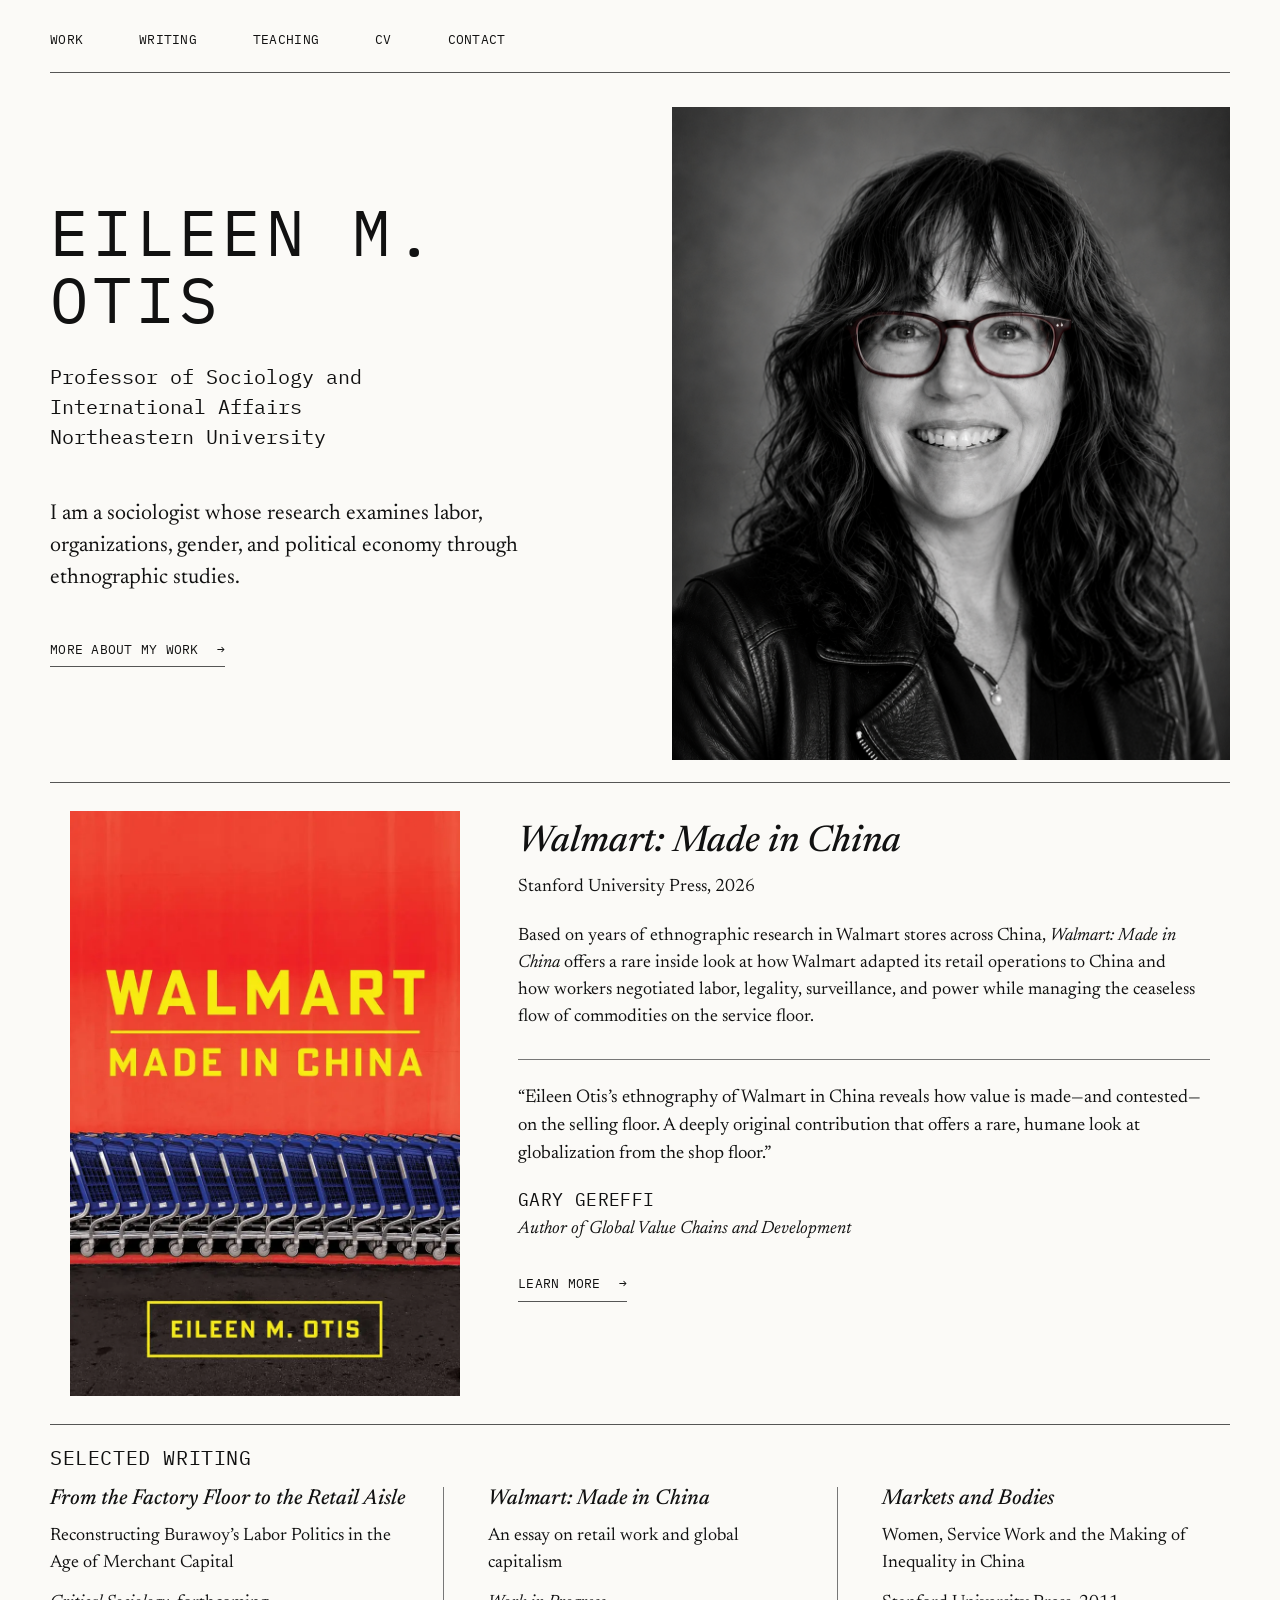
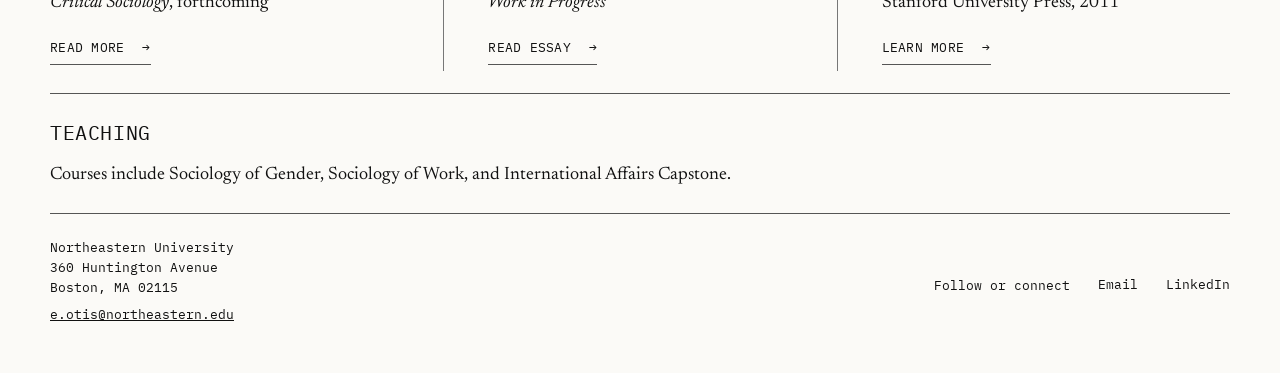
==== commit af7f4e50: "Add files via upload" ====
--- a/index.html
+++ b/index.html
@@ -30,13 +30,13 @@
         <a class="text-link" href="#writing">More about my work <span aria-hidden="true">→</span></a>
       </div>
       <figure class="portrait-wrap">
-        <img src="assets/eileen-otis-portrait.png" alt="Portrait of Eileen M. Otis wearing red glasses and a black leather jacket">
+        <img src="eileen-otis-portrait.png" alt="Portrait of Eileen M. Otis wearing red glasses and a black leather jacket">
       </figure>
     </section>
 
     <section class="feature" aria-labelledby="featured-title">
       <a class="cover-link" href="https://www.sup.org/books/sociology/walmart" aria-label="View Walmart: Made in China on the Stanford University Press website">
-        <img src="assets/walmart-made-in-china-cover.webp" alt="Cover of Walmart: Made in China by Eileen M. Otis">
+        <img src="walmart-made-in-china-cover.webp" alt="Cover of Walmart: Made in China by Eileen M. Otis">
       </a>
       <div class="feature-copy">
         <h2 id="featured-title"><em>Walmart: Made in China</em></h2>
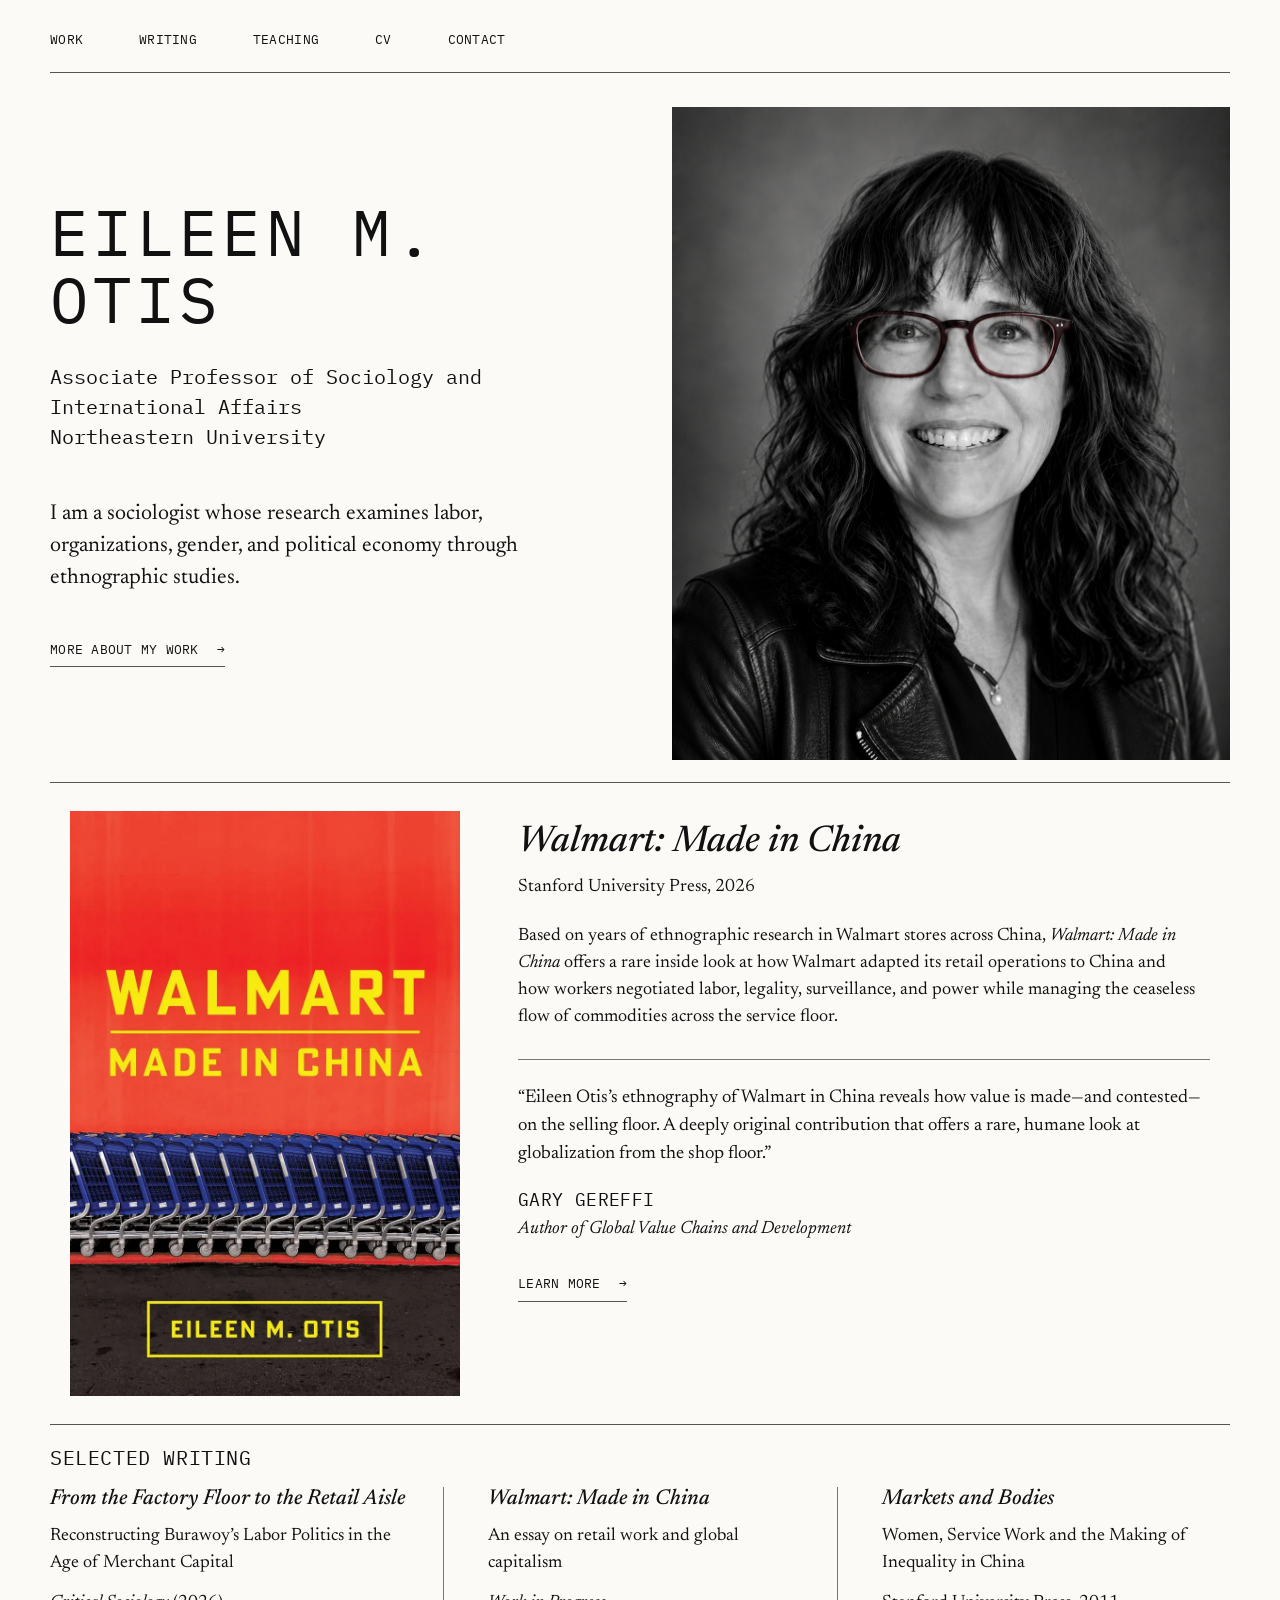
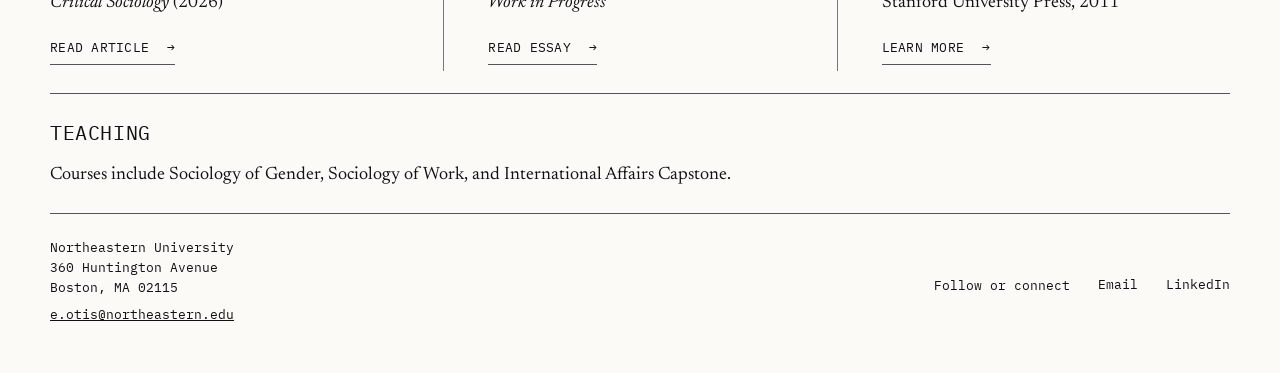
==== commit 9361a9e2: "Add files via upload" ====
--- a/index.html
+++ b/index.html
@@ -25,7 +25,7 @@
     <section class="hero" id="work">
       <div class="hero-copy">
         <h1>Eileen M. Otis</h1>
-        <p class="role">Professor of Sociology and<br>International Affairs<br>Northeastern University</p>
+        <p class="role">Associate Professor of Sociology and<br>International Affairs<br>Northeastern University</p>
         <p class="intro">I am a sociologist whose research examines labor, organizations, gender, and political economy through ethnographic studies.</p>
         <a class="text-link" href="#writing">More about my work <span aria-hidden="true">→</span></a>
       </div>
@@ -41,7 +41,7 @@
       <div class="feature-copy">
         <h2 id="featured-title"><em>Walmart: Made in China</em></h2>
         <p class="meta">Stanford University Press, 2026</p>
-        <p>Based on years of ethnographic research in Walmart stores across China, <em>Walmart: Made in China</em> offers a rare inside look at how Walmart adapted its retail operations to China and how workers negotiated labor, legality, surveillance, and power while managing the ceaseless flow of commodities on the service floor.</p>
+        <p>Based on years of ethnographic research in Walmart stores across China, <em>Walmart: Made in China</em> offers a rare inside look at how Walmart adapted its retail operations to China and how workers negotiated labor, legality, surveillance, and power while managing the ceaseless flow of commodities across the service floor.</p>
         <blockquote>
           <p>“Eileen Otis’s ethnography of Walmart in China reveals how value is made—and contested—on the selling floor. A deeply original contribution that offers a rare, humane look at globalization from the shop floor.”</p>
           <footer><span>Gary Gereffi</span><br><em>Author of Global Value Chains and Development</em></footer>
@@ -56,8 +56,8 @@
         <article>
           <h3><em>From the Factory Floor to the Retail Aisle</em></h3>
           <p>Reconstructing Burawoy’s Labor Politics in the Age of Merchant Capital</p>
-          <p><em>Critical Sociology</em>, forthcoming</p>
-          <a class="text-link" href="https://journals.sagepub.com/home/crs">Read more <span aria-hidden="true">→</span></a>
+          <p><em>Critical Sociology</em> (2026)</p>
+          <a class="text-link" href="https://journals.sagepub.com/doi/full/10.1177/08969205261460491">Read article <span aria-hidden="true">→</span></a>
         </article>
         <article>
           <h3><em>Walmart: Made in China</em></h3>
